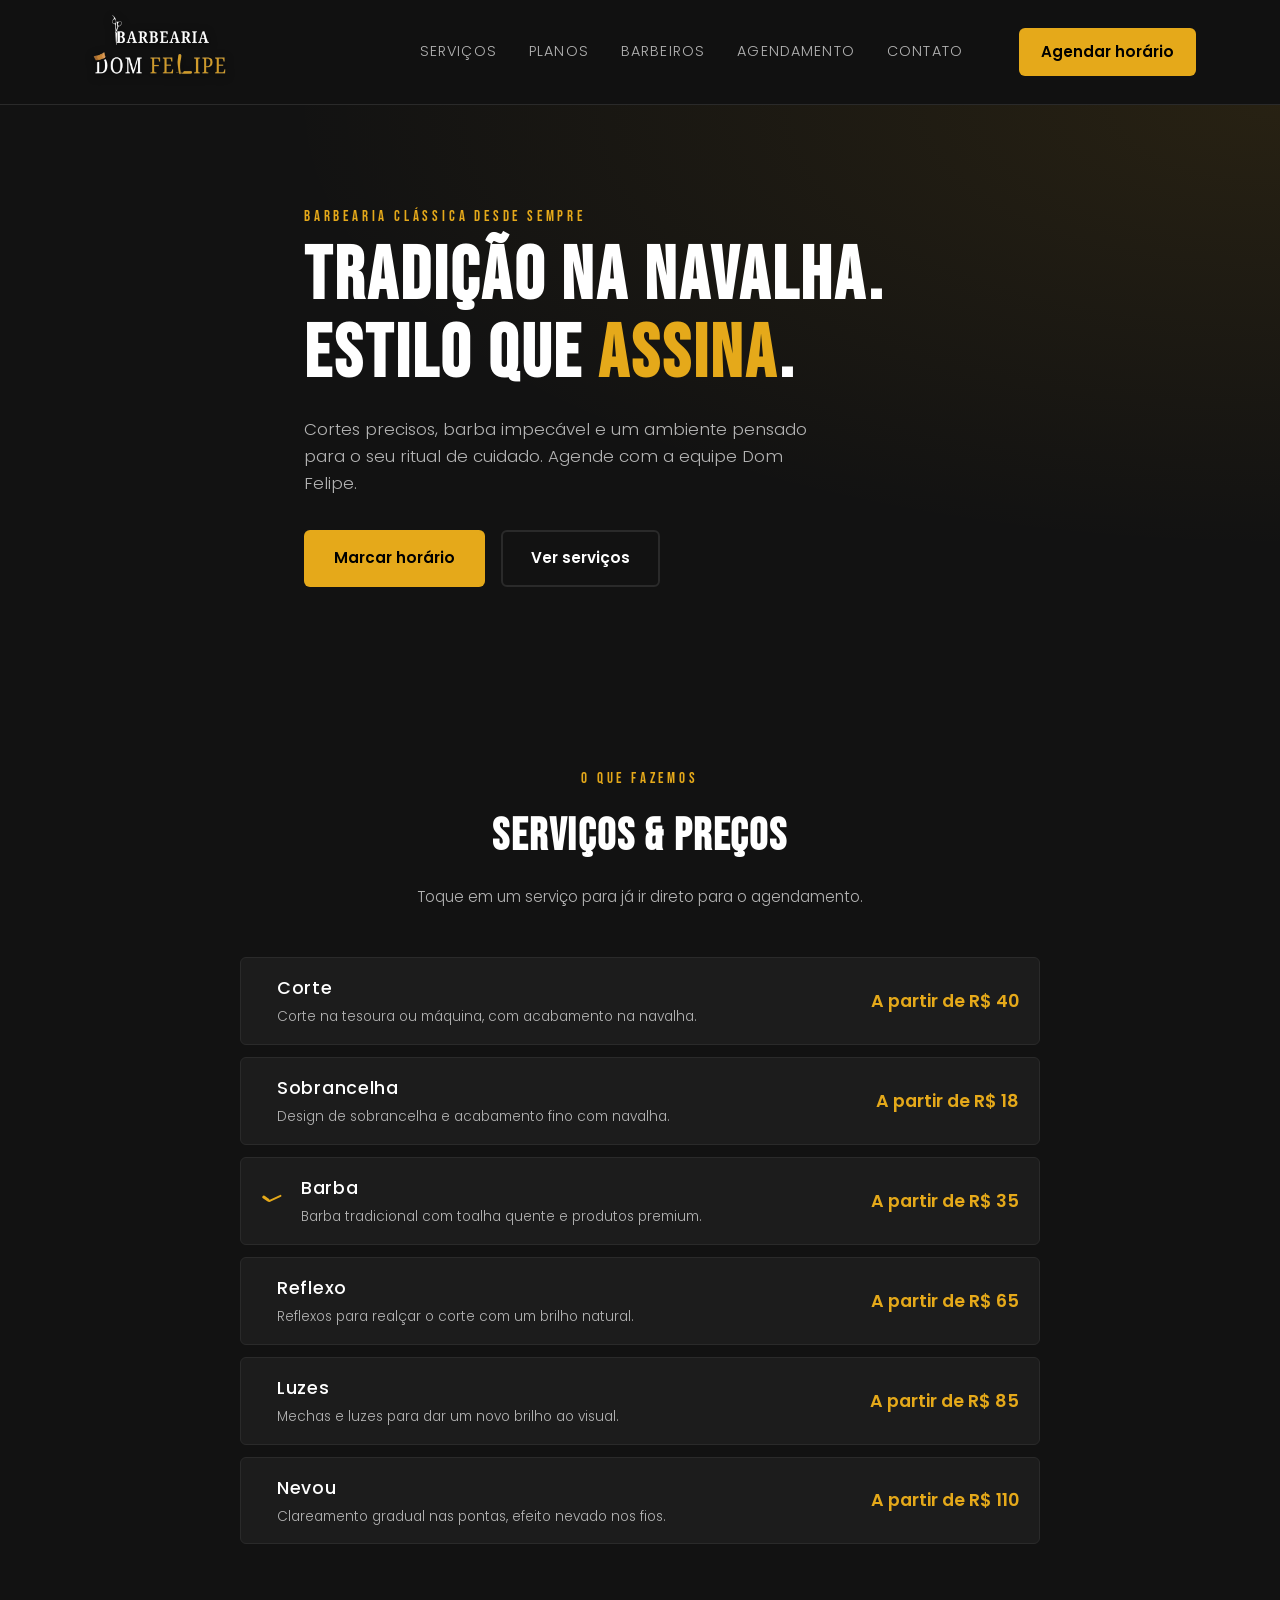
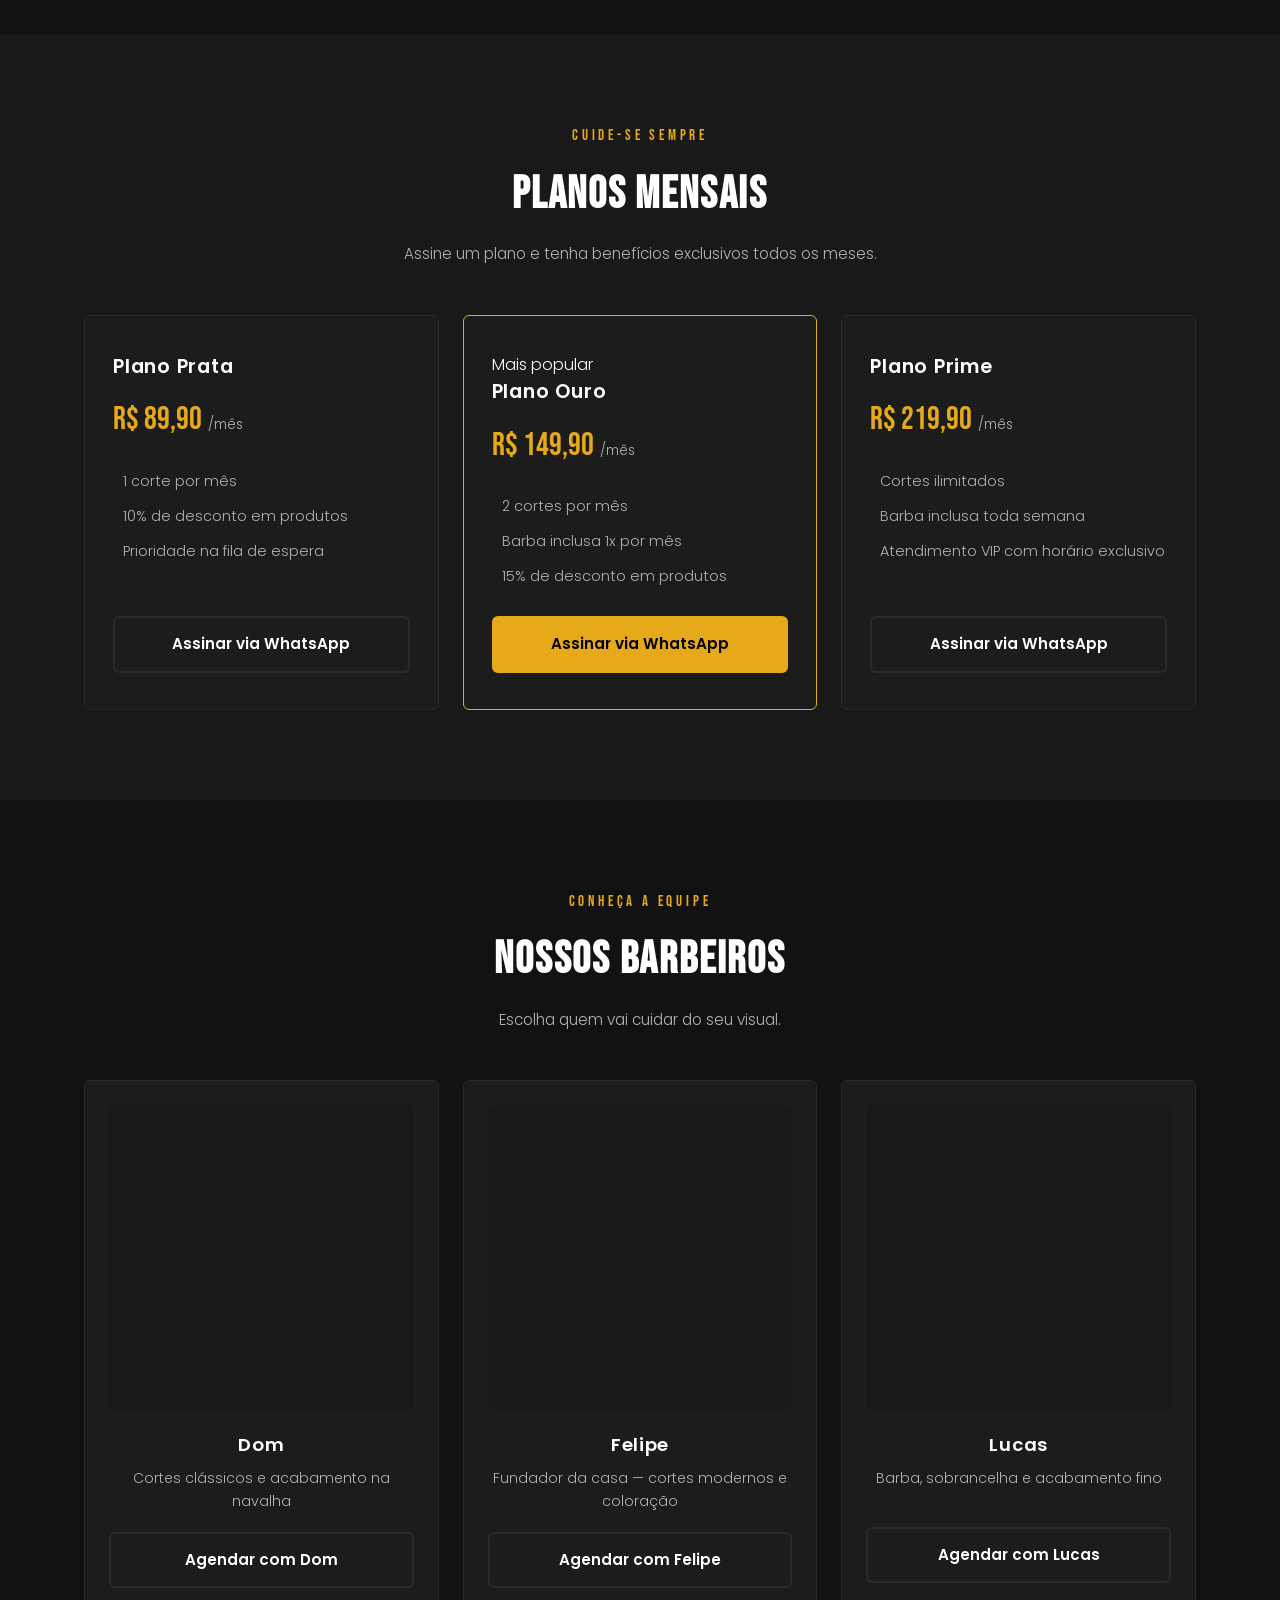
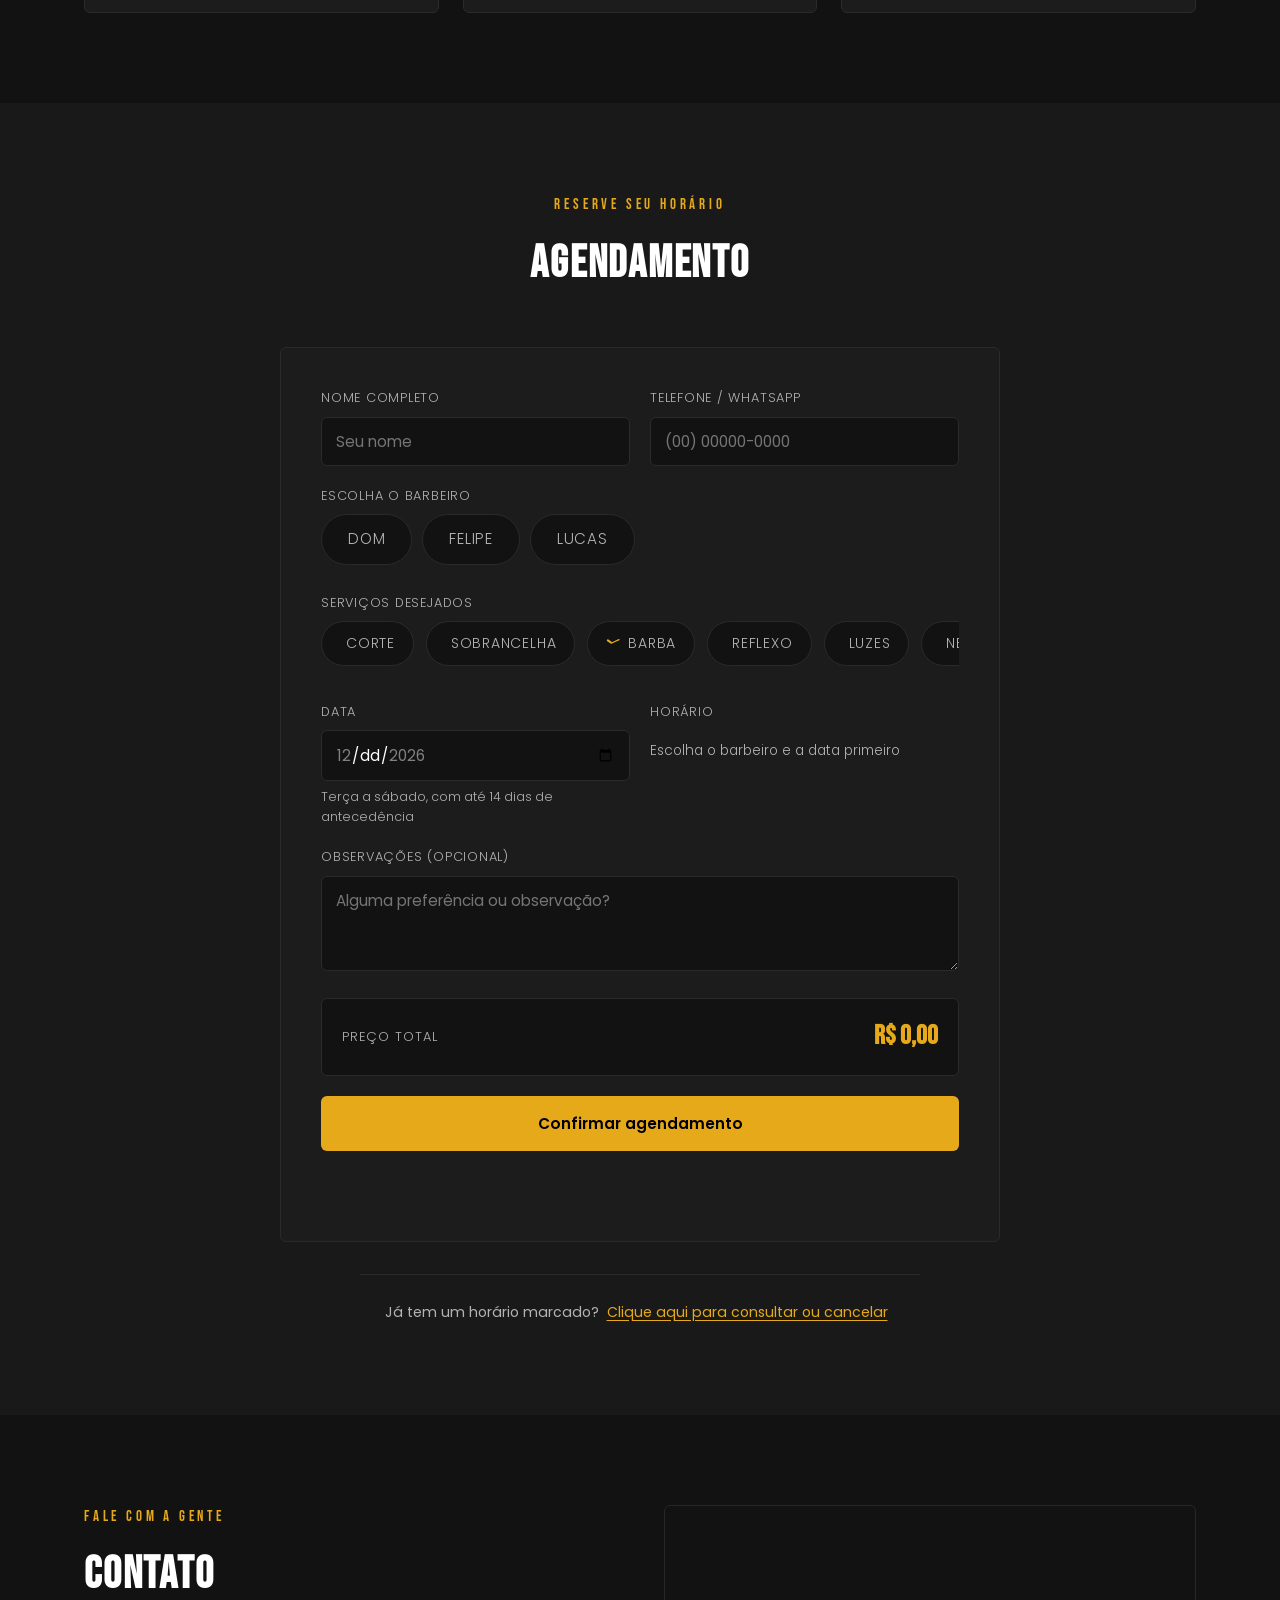
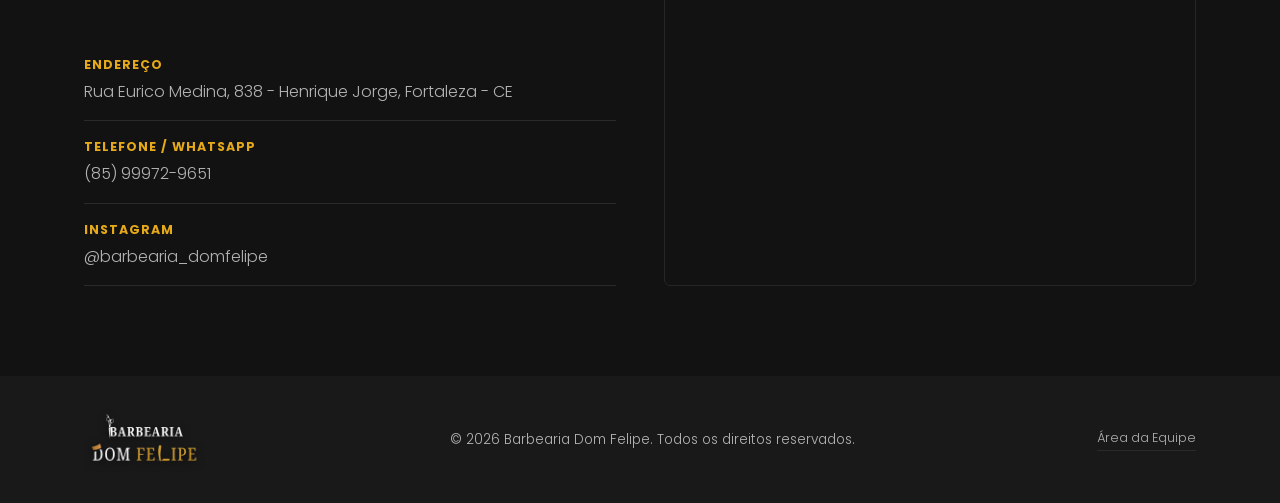
==== index.html @ 1943a195 "Primeiro commit: MVP Barbearia Dom Felipe" ====
<!DOCTYPE html>
<html lang="pt-BR">
<head>
  <meta charset="UTF-8">
  <meta name="viewport" content="width=device-width, initial-scale=1.0">
  <title>Barbearia Dom Felipe | Estilo e Tradição</title>
  <meta name="description" content="Barbearia Dom Felipe — cortes clássicos e modernos, barba na navalha e agendamento online.">

  <!-- Google Fonts -->
  <link rel="preconnect" href="https://fonts.googleapis.com">
  <link rel="preconnect" href="https://fonts.gstatic.com" crossorigin>
  <link href="https://fonts.googleapis.com/css2?family=Bebas+Neue&family=Poppins:wght@300;400;500;600;700&display=swap" rel="stylesheet">

  <!-- Phosphor Icons -->
  <script src="https://unpkg.com/@phosphor-icons/web"></script>
  <link rel="stylesheet" href="style.css">
</head>
<body>

  <!-- ===================== HEADER ===================== -->
  <header class="site-header" id="topo">
    <div class="container header-inner">
      <a href="#" class="logo" aria-label="Barbearia Dom Felipe">
        <img src="imagens/log.png" alt="Logo Barbearia Dom Felipe" class="logo-img">
      </a>

      <nav class="main-nav" id="mainNav">
        <a href="#servicos">Serviços</a>
        <a href="#planos">Planos</a>
        <a href="#barbeiros">Barbeiros</a>
        <a href="#agendamento">Agendamento</a>
        <a href="#contato">Contato</a>
      </nav>

      <a href="#agendamento" class="btn btn-primary nav-cta">Agendar horário</a>

      <button class="menu-toggle" id="menuToggle" aria-label="Abrir menu" aria-expanded="false">
        <span></span><span></span><span></span>
      </button>
    </div>
  </header>

  <!-- ===================== HERO ===================== -->
  <section class="hero">
    <div class="container hero-inner">
      <p class="eyebrow">Barbearia clássica desde sempre</p>
      <h1>Tradição na navalha.<br>Estilo que <span class="text-accent">assina</span>.</h1>
      <p class="hero-sub">Cortes precisos, barba impecável e um ambiente pensado para o seu ritual de cuidado. Agende com a equipe Dom Felipe.</p>
      <div class="hero-actions">
        <a href="#agendamento" class="btn btn-primary">Marcar horário</a>
        <a href="#servicos" class="btn btn-outline">Ver serviços</a>
      </div>
    </div>
  </section>

  <!-- ===================== SERVIÇOS / PREÇOS ===================== -->
  <section class="section" id="servicos">
    <div class="container">
      <p class="eyebrow center">O que fazemos</p>
      <h2 class="section-title center">Serviços &amp; Preços</h2>
      <p class="section-sub center">Toque em um serviço para já ir direto para o agendamento.</p>

      <!-- Div que receberá a nova UI minimalista (Menu) -->
      <div class="services-menu-list" id="servicesGrid"></div>
      
    </div>
  </section>

  <!-- ===================== PLANOS MENSAIS ===================== -->
  <section class="section section-alt" id="planos">
    <div class="container">
      <p class="eyebrow center">Cuide-se sempre</p>
      <h2 class="section-title center">Planos Mensais</h2>
      <p class="section-sub center">Assine um plano e tenha benefícios exclusivos todos os meses.</p>

      <div class="plans-grid">
        <div class="plan-card">
          <h3>Plano Prata</h3>
          <p class="plan-price"><span class="plan-price-value">R$ 89,90</span><span class="plan-price-period">/mês</span></p>
          <ul class="plan-benefits">
            <li><i class="ph ph-check-circle" aria-hidden="true"></i> 1 corte por mês</li>
            <li><i class="ph ph-check-circle" aria-hidden="true"></i> 10% de desconto em produtos</li>
            <li><i class="ph ph-check-circle" aria-hidden="true"></i> Prioridade na fila de espera</li>
          </ul>
          <a class="btn btn-outline btn-block" href="https://wa.me/5585999729651?text=Ol%C3%A1%2C%20tenho%20interesse%20em%20assinar%20o%20Plano%20Prata" target="_blank" rel="noopener noreferrer">Assinar via WhatsApp</a>
        </div>

        <div class="plan-card plan-card-featured">
          <span class="badge">Mais popular</span>
          <h3>Plano Ouro</h3>
          <p class="plan-price"><span class="plan-price-value">R$ 149,90</span><span class="plan-price-period">/mês</span></p>
          <ul class="plan-benefits">
            <li><i class="ph ph-check-circle" aria-hidden="true"></i> 2 cortes por mês</li>
            <li><i class="ph ph-check-circle" aria-hidden="true"></i> Barba inclusa 1x por mês</li>
            <li><i class="ph ph-check-circle" aria-hidden="true"></i> 15% de desconto em produtos</li>
          </ul>
          <a class="btn btn-primary btn-block" href="https://wa.me/5585999729651?text=Ol%C3%A1%2C%20tenho%20interesse%20em%20assinar%20o%20Plano%20Ouro" target="_blank" rel="noopener noreferrer">Assinar via WhatsApp</a>
        </div>

        <div class="plan-card">
          <h3>Plano Prime</h3>
          <p class="plan-price"><span class="plan-price-value">R$ 219,90</span><span class="plan-price-period">/mês</span></p>
          <ul class="plan-benefits">
            <li><i class="ph ph-check-circle" aria-hidden="true"></i> Cortes ilimitados</li>
            <li><i class="ph ph-check-circle" aria-hidden="true"></i> Barba inclusa toda semana</li>
            <li><i class="ph ph-check-circle" aria-hidden="true"></i> Atendimento VIP com horário exclusivo</li>
          </ul>
          <a class="btn btn-outline btn-block" href="https://wa.me/5585999729651?text=Ol%C3%A1%2C%20tenho%20interesse%20em%20assinar%20o%20Plano%20Prime" target="_blank" rel="noopener noreferrer">Assinar via WhatsApp</a>
        </div>
      </div>
    </div>
  </section>

  <!-- ===================== NOSSOS BARBEIROS ===================== -->
  <section class="section" id="barbeiros">
    <div class="container">
      <p class="eyebrow center">Conheça a equipe</p>
      <h2 class="section-title center">Nossos Barbeiros</h2>
      <p class="section-sub center">Escolha quem vai cuidar do seu visual.</p>
      <div class="barbers-grid" id="barbersGrid"></div>
    </div>
  </section>

  <!-- ===================== AGENDAMENTO ===================== -->
  <section class="section section-alt" id="agendamento">
    <div class="container">
      <p class="eyebrow center">Reserve seu horário</p>
      <h2 class="section-title center">Agendamento</h2>

      <form class="booking-form" id="bookingForm" novalidate>
        <div class="form-row">
          <div class="form-group">
            <label for="nome">Nome completo</label>
            <input type="text" id="nome" name="nome" placeholder="Seu nome" required minlength="2">
            <small class="field-error" id="nomeErro" hidden>Digite ao menos 2 caracteres.</small>
          </div>
          <div class="form-group">
            <label for="telefone">Telefone / WhatsApp</label>
            <input type="tel" id="telefone" name="telefone" placeholder="(00) 00000-0000" required inputmode="numeric" maxlength="15">
            <small class="field-error" id="telefoneErro" hidden>Informe um WhatsApp válido com DDD.</small>
          </div>
        </div>

        <div class="form-group">
          <label>Escolha o barbeiro</label>
          <div class="chip-group" id="barbeiroChips" role="radiogroup" aria-label="Escolha o barbeiro"></div>
        </div>

        <div class="form-group">
          <label>Serviços desejados</label>
          <!-- Div que receberá o scroll horizontal -->
          <div class="chip-group-scroll" id="servicoChips" role="group" aria-label="Serviços desejados"></div>
          <small class="field-error" id="servicosErro" hidden>Selecione ao menos um serviço.</small>
        </div>

        <div class="form-row">
          <div class="form-group">
            <label for="data">Data</label>
            <input type="date" id="data" name="data" required>
            <small class="field-hint">Terça a sábado, com até 14 dias de antecedência</small>
          </div>
          <div class="form-group">
            <label>Horário</label>
            <div class="chip-group" id="horaChips" role="radiogroup" aria-label="Escolha o horário">
              <p class="chip-group-empty" id="horaChipsEmpty">Escolha o barbeiro e a data primeiro</p>
            </div>
          </div>
        </div>

        <div class="form-group">
          <label for="observacoes">Observações (opcional)</label>
          <textarea id="observacoes" name="observacoes" rows="3" placeholder="Alguma preferência ou observação?"></textarea>
        </div>

        <div class="price-summary">
          <span>Preço total</span>
          <strong id="priceTotalValue">R$ 0,00</strong>
        </div>

        <button type="submit" class="btn btn-primary btn-block">Confirmar agendamento</button>
        <p class="form-note" id="formNote" role="status"></p>
      </form>

      <div class="my-bookings-toggle-wrap">
        <button type="button" class="my-bookings-toggle" id="myBookingsToggleBtn" aria-expanded="false" aria-controls="myBookingsPanel">
          Já tem um horário marcado? <span>Clique aqui para consultar ou cancelar</span>
          <i class="ph ph-caret-down" aria-hidden="true"></i>
        </button>
        <div class="my-bookings-panel" id="myBookingsPanel" hidden>
          <p class="form-note" id="myBookingsNote" role="status"></p>
          <div class="my-bookings-lista" id="myBookingsLista"></div>
        </div>
      </div>
    </div>
  </section>

  <!-- ===================== CONTATO + MAPA ===================== -->
  <section class="section" id="contato">
    <div class="container contact-grid">
      <div class="contact-info">
        <p class="eyebrow">Fale com a gente</p>
        <h2 class="section-title">Contato</h2>

        <ul class="contact-list">
          <li>
            <strong>Endereço</strong>
            <span>
            <a href="https://maps.app.goo.gl/PdByneG65Kjj38pc6" target="_blank" rel="noopener noreferrer">
            Rua Eurico Medina, 838 - Henrique Jorge, Fortaleza - CE
            </a>
            </span>
          </li>
          <li>
            <strong>Telefone / WhatsApp</strong>
            <span><a href="https://wa.me/5585999729651">(85) 99972-9651</a></span>
          </li>
          <li>
            <strong>Instagram</strong>
            <span><a href="https://instagram.com/barbearia_domfelipe" target="_blank" rel="noopener noreferrer">@barbearia_domfelipe</a></span>
          </li>
        </ul>
      </div>

      <div class="map-wrapper">
        <iframe src="https://www.google.com/maps/embed?pb=!1m18!1m12!1m3!1d3981.225046365314!2d-38.59000898985223!3d-3.761130296196938!2m3!1f0!2f0!3f0!3m2!1i1024!2i768!4f13.1!3m3!1m2!1s0x7c74bed81a9be5d%3A0xc98a939295e16551!2sBarbearia%20Dom%20Felipe!5e0!3m2!1spt-BR!2sbr!4v1788116717358!5m2!1spt-BR!2sbr" 
        width="100%" 
        height="100%"
        style="border:0; min-height: 320px;" 
        allowfullscreen="" 
        loading="lazy" 
        referrerpolicy="strict-origin-when-cross-origin">
        </iframe>
      </div>
    </div>
  </section>

  <!-- ===================== FOOTER ===================== -->
  <footer class="site-footer">
    <div class="container footer-inner">
      <a href="#" class="logo footer-logo" aria-label="Barbearia Dom Felipe">
        <img src="imagens/log.png" alt="Logo Barbearia Dom Felipe" class="logo-img footer-logo-img">
      </a>
      <p>&copy; <span id="ano"></span> Barbearia Dom Felipe. Todos os direitos reservados.</p>
      <a href="painel.html" class="footer-admin-link">Área da Equipe</a>
    </div>
  </footer>

  <script src="data.js"></script>
  <script src="barbeiros-storage.js"></script>
  <script src="precificacao.js"></script>
  <script src="agenda-storage.js"></script>
  <script src="calendario.js"></script>
  <script src="meus-agendamentos.js"></script>
  <script src="script.js"></script>
</body>
</html>
---- style.css ----
/* =========================================================
   BARBEARIA DOM FELIPE — Design Tokens
   ========================================================= */
:root {
  --bg: #121212;
  --bg-elevated: #191919;
  --bg-card: #1c1c1c;
  --yellow: #E5A91A;
  --yellow-dark: #C68F12;
  --white: #FFFFFF;
  --gray: #B3B3B3;
  --gray-dark: #2A2A2A;
  --black-pure: #000000;
  --danger: #E5572C;

  --font-display: 'Bebas Neue', 'Poppins', sans-serif;
  --font-body: 'Poppins', sans-serif;

  --radius: 6px;
  --container-width: 1160px;
  --transition: 0.25s ease;
}

/* =========================================================
   RESET
   ========================================================= */
*, *::before, *::after { box-sizing: border-box; }
html { scroll-behavior: smooth; }
body {
  margin: 0;
  background-color: var(--bg);
  color: var(--white);
  font-family: var(--font-body);
  font-weight: 300;
  line-height: 1.6;
  -webkit-font-smoothing: antialiased;
}
img { max-width: 100%; display: block; }
a { color: inherit; text-decoration: none; }
ul { list-style: none; margin: 0; padding: 0; }
button { font-family: inherit; cursor: pointer; }
input, select, textarea { font-family: inherit; }
code {
  background-color: var(--bg-card);
  padding: 2px 6px;
  border-radius: 4px;
  font-size: 0.85em;
}

:focus-visible {
  outline: 2px solid var(--yellow);
  outline-offset: 3px;
}

[hidden] {
  display: none !important;
}

@media (prefers-reduced-motion: reduce) {
  html { scroll-behavior: auto; }
  * { animation-duration: 0.01ms !important; transition-duration: 0.01ms !important; }
}

.container {
  width: 100%;
  max-width: var(--container-width);
  margin: 0 auto;
  padding: 0 24px;
}

/* =========================================================
   DIVISÓRIA MINIMALISTA
   ========================================================= */
.site-header { border-bottom: 1px solid var(--gray-dark); }

/* =========================================================
   TYPOGRAPHY
   ========================================================= */
h1, h2, h3, .eyebrow {
  font-family: var(--font-display);
  letter-spacing: 0.04em;
  margin: 0;
}

h1 {
  font-size: clamp(2.6rem, 6vw, 4.6rem);
  line-height: 1.05;
  text-transform: uppercase;
}

.section-title {
  font-size: clamp(2rem, 4vw, 2.8rem);
  text-transform: uppercase;
  margin-bottom: 12px;
}

.eyebrow {
  display: block;
  color: var(--yellow);
  font-size: 0.95rem;
  letter-spacing: 0.25em;
  text-transform: uppercase;
  margin-bottom: 10px;
}

.text-accent { color: var(--yellow); }

.center { text-align: center; }

.section-sub {
  color: var(--gray);
  max-width: 560px;
  margin: 0 auto 40px;
  font-size: 0.95rem;
}

/* =========================================================
   BUTTONS
   ========================================================= */
.btn {
  display: inline-block;
  padding: 14px 28px;
  border-radius: var(--radius);
  font-weight: 600;
  font-size: 0.95rem;
  border: 2px solid transparent;
  transition: transform var(--transition), background-color var(--transition), color var(--transition), border-color var(--transition);
}
.btn:hover { transform: translateY(-2px); }

.btn-primary {
  background-color: var(--yellow);
  color: var(--black-pure);
}
.btn-primary:hover { background-color: var(--yellow-dark); }

.btn-outline {
  background-color: transparent;
  color: var(--white);
  border-color: var(--gray-dark);
}
.btn-outline:hover { border-color: var(--yellow); color: var(--yellow); }

.btn-danger {
  background-color: transparent;
  color: var(--danger);
  border-color: var(--danger);
}
.btn-danger:hover { background-color: var(--danger); color: var(--white); }

.btn-sm { padding: 8px 16px; font-size: 0.82rem; }

.btn-block { width: 100%; text-align: center; }

/* =========================================================
   HEADER / NAV
   ========================================================= */
.site-header {
  position: sticky;
  top: 0;
  z-index: 50;
  background-color: rgba(18, 18, 18, 0.92);
  backdrop-filter: blur(6px);
}

.header-inner {
  display: flex;
  align-items: center;
  justify-content: space-between;
  padding-top: 16px;
  padding-bottom: 16px;
  gap: 24px;
}

.logo {
  display: flex;
  align-items: center;
  justify-content: center;
}

.logo-img {
  height: 92px !important;
  width: auto;
  display: block;
  margin-top: -20px;
  transform: translateY(5px);
  margin-left: 0px;
  filter: drop-shadow(0px 2px 4px rgba(0, 0, 0, 0.8));
}

.footer-logo-img {
  height: 73px !important;
  margin-top: -10px;
}

.main-nav {
  display: flex;
  gap: 32px;
  margin-left: auto;
  margin-right: 32px;
}
.main-nav a {
  font-size: 0.9rem;
  text-transform: uppercase;
  letter-spacing: 0.08em;
  color: var(--gray);
  transition: color var(--transition);
}
.main-nav a:hover { color: var(--yellow); }

.nav-cta { flex-shrink: 0; padding: 10px 20px; }

.menu-toggle {
  display: none;
  flex-direction: column;
  gap: 5px;
  background: none;
  border: none;
  padding: 8px;
}
.menu-toggle span {
  width: 24px;
  height: 2px;
  background-color: var(--white);
}

/* =========================================================
   HERO
   ========================================================= */
.hero {
  background:
    radial-gradient(ellipse at top right, rgba(229, 169, 26, 0.10), transparent 55%),
    var(--bg);
  padding: 100px 0 90px;
}
.hero-inner { max-width: 720px; }
.hero-sub {
  color: var(--gray);
  font-size: 1.05rem;
  max-width: 520px;
  margin: 22px 0 34px;
}
.hero-actions { display: flex; gap: 16px; flex-wrap: wrap; }

/* =========================================================
   SECTIONS (genéricos)
   ========================================================= */
.section { padding: 90px 0; }
.section-alt { background-color: var(--bg-elevated); }

/* =========================================================
   PLANOS MENSAIS
   ========================================================= */
.plans-grid {
  display: grid;
  grid-template-columns: repeat(auto-fit, minmax(260px, 1fr));
  gap: 24px;
  margin-top: 48px;
  align-items: stretch;
}

.plan-card {
  position: relative;
  display: flex;
  flex-direction: column;
  background-color: var(--bg-card);
  border: 1px solid var(--gray-dark);
  border-radius: var(--radius);
  padding: 36px 28px;
  transition: border-color var(--transition), transform var(--transition);
}
.plan-card:hover { transform: translateY(-4px); }

.plan-card-featured { border-color: var(--yellow); }

.plan-card h3 {
  font-family: var(--font-body);
  font-weight: 600;
  font-size: 1.2rem;
  margin-bottom: 12px;
}

.plan-price {
  margin: 0 0 24px;
  display: flex;
  align-items: baseline;
  gap: 6px;
}
.plan-price-value {
  font-family: var(--font-display);
  font-size: 2rem;
  color: var(--yellow);
}
.plan-price-period {
  color: var(--gray);
  font-size: 0.85rem;
}

.plan-benefits {
  flex-grow: 1;
  margin-bottom: 28px;
  display: flex;
  flex-direction: column;
  gap: 12px;
}
.plan-benefits li {
  display: flex;
  align-items: center;
  gap: 10px;
  font-size: 0.9rem;
  color: var(--gray);
}
.plan-benefits li i {
  color: var(--yellow);
  font-size: 1.15rem;
  flex-shrink: 0;
}

/* =========================================================
   NOSSOS BARBEIROS
   ========================================================= */
.barbers-grid {
  display: grid;
  grid-template-columns: repeat(3, 1fr);
  gap: 24px;
  margin-top: 48px;
}

.barber-card {
  display: flex;
  flex-direction: column;
  background-color: var(--bg-card);
  border: 1px solid var(--gray-dark);
  border-radius: var(--radius);
  padding: 24px;
  text-align: center;
  transition: border-color var(--transition), transform var(--transition);
}
.barber-card:hover { border-color: var(--yellow); transform: translateY(-4px); }

.barber-photo {
  position: relative;
  aspect-ratio: 1 / 1;
  border-radius: var(--radius);
  overflow: hidden;
  background-color: var(--bg-elevated);
  margin-bottom: 20px;
  display: flex;
  align-items: center;
  justify-content: center;
}
.barber-photo img {
  width: 100%;
  height: 100%;
  object-fit: cover;
}
.barber-photo img.img-missing { display: none; }
.barber-photo-fallback {
  display: none;
  font-size: 3.5rem;
  color: var(--gray-dark);
}
.barber-photo img.img-missing + .barber-photo-fallback { display: block; }

.barber-card h3 {
  font-family: var(--font-body);
  font-weight: 600;
  font-size: 1.15rem;
  margin-bottom: 8px;
}
.barber-card p {
  color: var(--gray);
  font-size: 0.88rem;
  min-height: 40px;
  margin: 0 0 20px;
}

@media (max-width: 860px) {
  .barbers-grid { grid-template-columns: repeat(2, 1fr); }
}
@media (max-width: 560px) {
  .barbers-grid { grid-template-columns: 1fr; }
}

/* =========================================================
   FORMULÁRIO DE AGENDAMENTO
   ========================================================= */
.booking-form {
  max-width: 720px;
  margin: 48px auto 0;
  background-color: var(--bg-card);
  border: 1px solid var(--gray-dark);
  border-radius: var(--radius);
  padding: 40px;
}

.form-row {
  display: grid;
  grid-template-columns: repeat(auto-fit, minmax(180px, 1fr));
  gap: 20px;
}

.form-group { margin-bottom: 20px; }

.form-group label {
  display: block;
  font-size: 0.8rem;
  text-transform: uppercase;
  letter-spacing: 0.06em;
  color: var(--gray);
  margin-bottom: 8px;
}

.form-group input,
.form-group select,
.form-group textarea {
  width: 100%;
  background-color: var(--bg);
  border: 1px solid var(--gray-dark);
  border-radius: var(--radius);
  padding: 12px 14px;
  color: var(--white);
  font-size: 0.95rem;
  transition: border-color var(--transition);
}
.form-group input:focus,
.form-group select:focus,
.form-group textarea:focus {
  border-color: var(--yellow);
}
.form-group input.input-error {
  border-color: var(--danger);
}
.form-group textarea { resize: vertical; }

.form-group select:disabled {
  opacity: 0.5;
  cursor: not-allowed;
}

.field-hint {
  display: block;
  margin-top: 6px;
  font-size: 0.78rem;
  color: var(--gray);
}

.field-error {
  display: block;
  margin-top: 6px;
  font-size: 0.78rem;
  color: var(--danger);
}
.field-error[hidden] {
  display: none;
}

/* ---------------------------------------------------------
   CHIPS — barbeiro (seleção única) e serviços (seleção múltipla)
   --------------------------------------------------------- */
.chip-group {
  display: flex;
  flex-wrap: wrap;
  gap: 10px;
  margin-top: 4px;
}

.chip {
  position: relative;
  cursor: pointer;
}
.chip input {
  position: absolute;
  opacity: 0;
  width: 1px;
  height: 1px;
  pointer-events: none;
}
.chip span {
  display: inline-flex;
  align-items: center;
  gap: 6px;
  padding: 10px 18px;
  border-radius: 999px;
  border: 1px solid var(--gray-dark);
  background-color: var(--bg);
  color: var(--gray);
  font-size: 0.88rem;
  transition: background-color var(--transition), border-color var(--transition), color var(--transition);
}
.chip span i,
.chip span svg {
  font-size: 1rem;
  color: var(--yellow);
  transition: color var(--transition);
}
.chip-icon-svg { width: 1em; height: 1em; }

.chip:hover span { border-color: var(--yellow); color: var(--white); }

.chip input:checked + span {
  background-color: var(--yellow);
  border-color: var(--yellow);
  color: var(--black-pure);
  font-weight: 600;
}
.chip input:checked + span i,
.chip input:checked + span svg { color: var(--black-pure); }

.chip input:focus-visible + span {
  outline: 2px solid var(--yellow);
  outline-offset: 2px;
}

.chip-lg span { padding: 12px 26px; font-size: 0.95rem; }

.chip-time span { padding: 8px 14px; font-size: 0.85rem; }

.chip input:disabled + span {
  background-color: rgba(229, 87, 44, 0.1);
  color: var(--danger);
  border-color: rgba(229, 87, 44, 0.3);
  opacity: 0.65;
  cursor: not-allowed;
}
.chip input:disabled + span:hover {
  background-color: rgba(229, 87, 44, 0.1);
  color: var(--danger);
  border-color: rgba(229, 87, 44, 0.3);
}

.chip-group-empty {
  color: var(--gray);
  font-size: 0.85rem;
  margin: 0;
  padding: 10px 0;
}

/* ---------------------------------------------------------
   RESUMO DE PREÇO
   --------------------------------------------------------- */
.price-summary {
  display: flex;
  align-items: center;
  justify-content: space-between;
  padding: 16px 20px;
  background-color: var(--bg);
  border: 1px solid var(--gray-dark);
  border-radius: var(--radius);
  margin-bottom: 20px;
}
.price-summary span {
  color: var(--gray);
  font-size: 0.8rem;
  text-transform: uppercase;
  letter-spacing: 0.08em;
}
.price-summary strong {
  color: var(--yellow);
  font-family: var(--font-display);
  font-size: 1.7rem;
}

.form-note {
  margin-top: 16px;
  min-height: 20px;
  font-size: 0.9rem;
  color: var(--yellow);
  text-align: center;
}

.form-note-error { color: var(--danger); }

/* =========================================================
   MEUS AGENDAMENTOS
   ========================================================= */
.my-bookings-toggle-wrap {
  max-width: 560px;
  margin: 32px auto 0;
  padding-top: 24px;
  border-top: 1px solid var(--gray-dark);
  text-align: center;
}

.my-bookings-toggle {
  display: inline-flex;
  align-items: center;
  gap: 8px;
  background: none;
  border: none;
  color: var(--gray);
  font-size: 0.88rem;
  transition: color var(--transition);
}
.my-bookings-toggle span {
  color: var(--yellow);
  text-decoration: underline;
  text-underline-offset: 3px;
}
.my-bookings-toggle:hover { color: var(--white); }
.my-bookings-toggle i {
  font-size: 0.85rem;
  transition: transform var(--transition);
}
.my-bookings-toggle.is-open i { transform: rotate(180deg); }

.my-bookings-panel {
  margin-top: 24px;
}

.my-bookings-lista {
  max-width: 720px;
  margin: 0 auto;
  display: flex;
  flex-direction: column;
  gap: 14px;
}

.my-bookings-note {
  margin-top: 20px;
}
.my-bookings-help {
  display: inline-block;
  margin-top: 6px;
  color: var(--gray);
}
.my-bookings-help a {
  color: var(--yellow);
  text-decoration: underline;
  text-underline-offset: 2px;
}
.my-bookings-help a:hover { color: var(--white); }

.my-booking-card {
  display: flex;
  align-items: center;
  justify-content: space-between;
  flex-wrap: wrap;
  gap: 16px;
  background-color: var(--bg-card);
  border: 1px solid var(--gray-dark);
  border-radius: var(--radius);
  padding: 20px 24px;
  transition: border-color var(--transition);
}
.my-booking-card:hover { border-color: var(--yellow); }

.my-booking-date {
  display: block;
  font-family: var(--font-display);
  color: var(--yellow);
  font-size: 1.1rem;
  letter-spacing: 0.03em;
  margin-bottom: 4px;
}
.my-booking-info h3 {
  font-family: var(--font-body);
  font-weight: 600;
  font-size: 1rem;
  margin-bottom: 4px;
}
.my-booking-info p {
  margin: 0;
  color: var(--gray);
  font-size: 0.88rem;
}

/* =========================================================
   CONTATO + MAPA
   ========================================================= */
.contact-grid {
  display: grid;
  grid-template-columns: 1fr 1fr;
  gap: 48px;
  align-items: stretch;
}

.contact-list { margin-top: 28px; }
.contact-list li {
  display: flex;
  flex-direction: column;
  gap: 4px;
  padding: 16px 0;
  border-bottom: 1px solid var(--gray-dark);
}
.contact-list li strong {
  font-size: 0.78rem;
  text-transform: uppercase;
  letter-spacing: 0.08em;
  color: var(--yellow);
}
.contact-list li span,
.contact-list li a { color: var(--gray); }
.contact-list li a:hover { color: var(--yellow); }

.map-wrapper {
  min-height: 320px;
  border-radius: var(--radius);
  overflow: hidden;
  border: 1px solid var(--gray-dark);
  filter: grayscale(0.3) contrast(1.05);
}

/* =========================================================
   FOOTER
   ========================================================= */
.site-footer { background-color: var(--bg-elevated); }
.footer-inner {
  padding: 32px 24px;
  display: flex;
  align-items: center;
  justify-content: space-between;
  flex-wrap: wrap;
  gap: 16px;
}
.footer-inner p {
  color: var(--gray);
  font-size: 0.85rem;
  margin: 0;
}
.footer-admin-link {
  font-size: 0.78rem;
  color: var(--gray);
  border-bottom: 1px solid var(--gray-dark);
  padding-bottom: 2px;
  transition: color var(--transition), border-color var(--transition);
}
.footer-admin-link:hover {
  color: var(--yellow);
  border-color: var(--yellow);
}

/* =========================================================
   LOGIN (login.html)
   ========================================================= */
.login-section { display: flex; align-items: center; }

.login-card {
  max-width: 420px;
  margin: 0 auto;
  background-color: var(--bg-card);
  border: 1px solid var(--gray-dark);
  border-radius: var(--radius);
  padding: 48px 40px;
  text-align: center;
}

.login-icon {
  display: block;
  font-size: 2.4rem;
  color: var(--yellow);
  margin-bottom: 16px;
}

.login-title { margin-bottom: 8px; }

.login-form {
  margin-top: 32px;
  text-align: left;
}

.login-hint {
  margin-top: 24px;
  padding-top: 20px;
  border-top: 1px solid var(--gray-dark);
  color: var(--gray);
  font-size: 0.8rem;
}
.login-hint-list {
  margin-top: 12px;
  display: flex;
  flex-direction: column;
  gap: 8px;
}
.login-hint-list li {
  display: flex;
  align-items: center;
  gap: 8px;
}
.login-hint-list i { color: var(--yellow); font-size: 1rem; flex-shrink: 0; }
.login-hint-list code { font-size: 0.78rem; }

/* =========================================================
   PAINEL DO BARBEIRO (painel.html)
   ========================================================= */
.painel-header-actions {
  display: flex;
  align-items: center;
  gap: 12px;
}

.painel-welcome {
  color: var(--yellow) !important;
  font-weight: 600;
  margin-bottom: 32px !important;
}

.painel-tabs {
  display: flex;
  gap: 8px;
  margin-bottom: 32px;
  border-bottom: 1px solid var(--gray-dark);
}
.painel-tab {
  display: inline-flex;
  align-items: center;
  gap: 8px;
  background: none;
  border: none;
  border-bottom: 2px solid transparent;
  padding: 12px 18px;
  color: var(--gray);
  font-size: 0.9rem;
  font-weight: 600;
  transition: color var(--transition), border-color var(--transition);
}
.painel-tab:hover { color: var(--white); }
.painel-tab.active {
  color: var(--yellow);
  border-bottom-color: var(--yellow);
}

.painel-toolbar {
  display: flex;
  align-items: flex-end;
  flex-wrap: wrap;
  gap: 16px;
  margin: 40px 0 32px;
  padding: 20px;
  background-color: var(--bg-card);
  border: 1px solid var(--gray-dark);
  border-radius: var(--radius);
}
.painel-date-group { margin-bottom: 0; max-width: 220px; }
.painel-count {
  margin-left: auto;
  color: var(--gray);
  font-size: 0.85rem;
  align-self: center;
}

.painel-lista {
  display: flex;
  flex-direction: column;
  gap: 14px;
}

.painel-card {
  display: flex;
  align-items: center;
  justify-content: space-between;
  flex-wrap: wrap;
  gap: 16px;
  background-color: var(--bg-card);
  border: 1px solid var(--gray-dark);
  border-radius: var(--radius);
  padding: 20px 24px;
  transition: border-color var(--transition);
}
.painel-card:hover { border-color: var(--yellow); }

.painel-card-main {
  display: flex;
  align-items: center;
  gap: 20px;
}

.painel-card-time {
  display: flex;
  flex-direction: column;
  font-family: var(--font-display);
  font-size: 1.6rem;
  color: var(--yellow);
  min-width: 76px;
}

.painel-card-date {
  font-family: var(--font-body);
  font-size: 0.72rem;
  font-weight: 600;
  color: var(--gray);
  text-transform: uppercase;
  letter-spacing: 0.04em;
  margin-bottom: 2px;
}

.painel-card-info h3 {
  font-family: var(--font-body);
  font-weight: 600;
  font-size: 1rem;
  margin-bottom: 4px;
  display: flex;
  align-items: center;
  gap: 10px;
}
.painel-card-info p {
  margin: 0;
  color: var(--gray);
  font-size: 0.88rem;
}
.painel-card-obs {
  margin-top: 4px !important;
  font-style: italic;
  opacity: 0.85;
}

.status-badge {
  display: inline-block;
  padding: 2px 10px;
  border-radius: 999px;
  font-size: 0.68rem;
  font-weight: 700;
  text-transform: uppercase;
  letter-spacing: 0.04em;
}
.status-confirmado { background-color: rgba(229, 169, 26, 0.16); color: var(--yellow); }
.status-cancelado { background-color: rgba(229, 87, 44, 0.16); color: var(--danger); }

.painel-card-cancelado {
  opacity: 0.7;
  border-style: dashed;
}
.painel-card-cancelado:hover { border-color: var(--danger); }

.painel-card-actions {
  display: flex;
  gap: 10px;
  flex-wrap: wrap;
}
.painel-card-actions .btn i { margin-right: 4px; }

.painel-empty {
  text-align: center;
  color: var(--gray);
  padding: 40px 0;
  border: 1px dashed var(--gray-dark);
  border-radius: var(--radius);
}

.painel-block-day {
  background-color: var(--bg-card);
  border: 1px solid var(--danger);
  border-radius: var(--radius);
  padding: 24px;
  margin-bottom: 32px;
}

.painel-block-day-title {
  display: flex;
  align-items: center;
  gap: 10px;
  font-family: var(--font-body);
  font-weight: 600;
  font-size: 1.05rem;
  text-transform: none;
  letter-spacing: normal;
  color: var(--white);
  margin-bottom: 8px;
}
.painel-block-day-title i { color: var(--danger); }

.painel-block-day-desc {
  color: var(--gray);
  font-size: 0.85rem;
  max-width: 640px;
  margin: 0 0 20px;
}

.painel-block-day-form {
  display: flex;
  align-items: flex-end;
  flex-wrap: wrap;
  gap: 16px;
}
.painel-block-day-form .form-group { margin-bottom: 0; max-width: 220px; }

.bloqueios-list {
  margin-top: 20px;
  padding-top: 16px;
  border-top: 1px solid var(--gray-dark);
  display: flex;
  flex-direction: column;
  gap: 10px;
}
.bloqueio-item {
  display: flex;
  align-items: center;
  justify-content: space-between;
  gap: 12px;
  flex-wrap: wrap;
  font-size: 0.85rem;
  color: var(--gray);
}
.bloqueio-item i { color: var(--danger); }
.bloqueios-empty {
  color: var(--gray);
  font-size: 0.85rem;
  margin: 0;
}

.equipe-form-card {
  background-color: var(--bg-card);
  border: 1px solid var(--gray-dark);
  border-radius: var(--radius);
  padding: 28px;
  margin-bottom: 32px;
}

.equipe-form-title {
  display: flex;
  align-items: center;
  gap: 10px;
  font-family: var(--font-body);
  font-weight: 600;
  font-size: 1.05rem;
  text-transform: none;
  letter-spacing: normal;
  margin-bottom: 20px;
}
.equipe-form-title i { color: var(--yellow); }

.precos-grid {
  display: grid;
  grid-template-columns: repeat(auto-fit, minmax(120px, 1fr));
  gap: 16px;
}
.precos-grid .form-group { margin-bottom: 0; }

.equipe-form-actions {
  display: flex;
  gap: 12px;
  margin-top: 24px;
}

.equipe-lista {
  display: flex;
  flex-direction: column;
  gap: 14px;
}

.equipe-card {
  display: flex;
  align-items: center;
  justify-content: space-between;
  flex-wrap: wrap;
  gap: 16px;
  background-color: var(--bg-card);
  border: 1px solid var(--gray-dark);
  border-radius: var(--radius);
  padding: 20px 24px;
  transition: border-color var(--transition);
}
.equipe-card:hover { border-color: var(--yellow); }

.equipe-card-info h3 {
  font-family: var(--font-body);
  font-weight: 600;
  font-size: 1rem;
  margin-bottom: 4px;
}
.equipe-card-info p {
  margin: 0;
  color: var(--gray);
  font-size: 0.85rem;
}
.equipe-card-precos { margin-top: 6px !important; }

.equipe-card-actions {
  display: flex;
  gap: 10px;
  flex-wrap: wrap;
}

/* =========================================================
   RESPONSIVO
   ========================================================= */
@media (max-width: 860px) {
  .contact-grid { grid-template-columns: 1fr; }
  .map-wrapper { min-height: 280px; }
}

@media (max-width: 720px) {
  .main-nav, .nav-cta { display: none; }
  .menu-toggle { display: flex; }

  .my-booking-card { flex-direction: column; align-items: flex-start; }
  .my-booking-card .btn { width: 100%; }

  .main-nav.open {
    display: flex;
    position: absolute;
    top: 100%;
    left: 0;
    right: 0;
    flex-direction: column;
    background-color: var(--bg-elevated);
    padding: 20px 24px;
    gap: 18px;
    border-top: 1px solid var(--gray-dark);
  }

  .booking-form { padding: 24px; }
  .hero { padding: 70px 0 60px; }
  .section { padding: 64px 0; }

  .painel-count { margin-left: 0; }
  .painel-card { flex-direction: column; align-items: flex-start; }
  .painel-card-actions { width: 100%; }
  .painel-block-day-form .form-group { max-width: none; width: 100%; }
  .painel-block-day-form .btn { width: 100%; }

  .painel-tabs { overflow-x: auto; }
  .equipe-form-actions { flex-direction: column; }
  .equipe-form-actions .btn { width: 100%; }
  .equipe-card { flex-direction: column; align-items: flex-start; }
  .equipe-card-actions { width: 100%; }
}

/* =========================================================
   NOVA UI "SOFT" DE SERVIÇOS (VITRINE E AGENDAMENTO)
   ========================================================= */

/* 1. Lista Minimalista (Vitrine de Preços) */
.services-menu-list {
  display: flex;
  flex-direction: column;
  gap: 12px;
  max-width: 800px;
  margin: 48px auto 0;
}

.service-menu-item {
  display: flex;
  align-items: center;
  justify-content: space-between;
  padding: 16px 20px;
  background-color: var(--bg-card);
  border-radius: var(--radius);
  border: 1px solid var(--gray-dark);
  transition: var(--transition);
  cursor: pointer;
}

.service-menu-item:hover,
.service-menu-item:focus-visible {
  border-color: var(--yellow);
  transform: translateY(-2px);
}

.service-menu-left {
  display: flex;
  align-items: center;
  gap: 16px;
}

.service-menu-icon {
  color: var(--yellow);
  font-size: 1.5rem;
  display: flex;
  align-items: center;
  justify-content: center;
}

.service-menu-info h3 {
  margin: 0;
  font-family: var(--font-body);
  font-size: 1.1rem;
  font-weight: 500;
  color: var(--white);
}

.service-menu-info p {
  margin: 4px 0 0;
  font-size: 0.85rem;
  color: var(--gray);
}

.service-menu-price {
  font-weight: 600;
  color: var(--yellow);
  font-size: 1.1rem;
  white-space: nowrap;
  padding-left: 16px;
}

@media (max-width: 560px) {
  .service-menu-item {
    flex-direction: column;
    align-items: flex-start;
    gap: 12px;
  }
  .service-menu-price {
    padding-left: 40px; /* Alinha com o texto */
  }
}

/* 2. Scroll Horizontal Contínuo (Formulário) */
.chip-group-scroll {
  display: flex;
  gap: 12px;
  overflow-x: auto;
  padding-bottom: 8px; /* Espaço para a sombra/focus */
  scrollbar-width: none; /* Firefox */
  -ms-overflow-style: none; /* IE/Edge */
}

.chip-group-scroll::-webkit-scrollbar {
  display: none; /* Chrome/Safari/Celular */
}

.chip-group-scroll .chip {
  flex: 0 0 auto;
}

.chip-group-scroll .chip span {
  white-space: nowrap;
}

/* =========================================================
   SELETOR DE ÍCONES DO PAINEL (GRID ORGANIZADO)
   ========================================================= */
.servico-icon-picker {
  display: grid;
  grid-template-columns: repeat(auto-fill, minmax(130px, 1fr));
  gap: 10px;
  max-height: 210px;
  overflow-y: auto;
  padding: 12px;
  background-color: var(--bg);
  border: 1px solid var(--gray-dark);
  border-radius: var(--radius);
}

.servico-icon-picker .picker-chip {
  position: relative;
  cursor: pointer;
}

.servico-icon-picker .picker-chip input {
  position: absolute;
  opacity: 0;
  width: 1px;
  height: 1px;
  pointer-events: none;
}

.servico-icon-picker .picker-chip span {
  display: flex;
  align-items: center;
  justify-content: center;
  gap: 6px;
  padding: 10px 12px;
  border-radius: var(--radius);
  border: 1px solid var(--gray-dark);
  background-color: var(--bg-card);
  color: var(--gray);
  font-size: 0.8rem;
  text-align: center;
  white-space: nowrap;
  transition: var(--transition);
}

.servico-icon-picker .picker-chip span i {
  font-size: 1rem;
  color: var(--yellow);
}

.servico-icon-picker .picker-chip:hover span {
  border-color: var(--yellow);
  color: var(--white);
}

.servico-icon-picker .picker-chip input:checked + span {
  background-color: var(--yellow);
  border-color: var(--yellow);
  color: var(--black-pure);
  font-weight: 600;
}

.servico-icon-picker .picker-chip input:checked + span i {
  color: var(--black-pure);
}
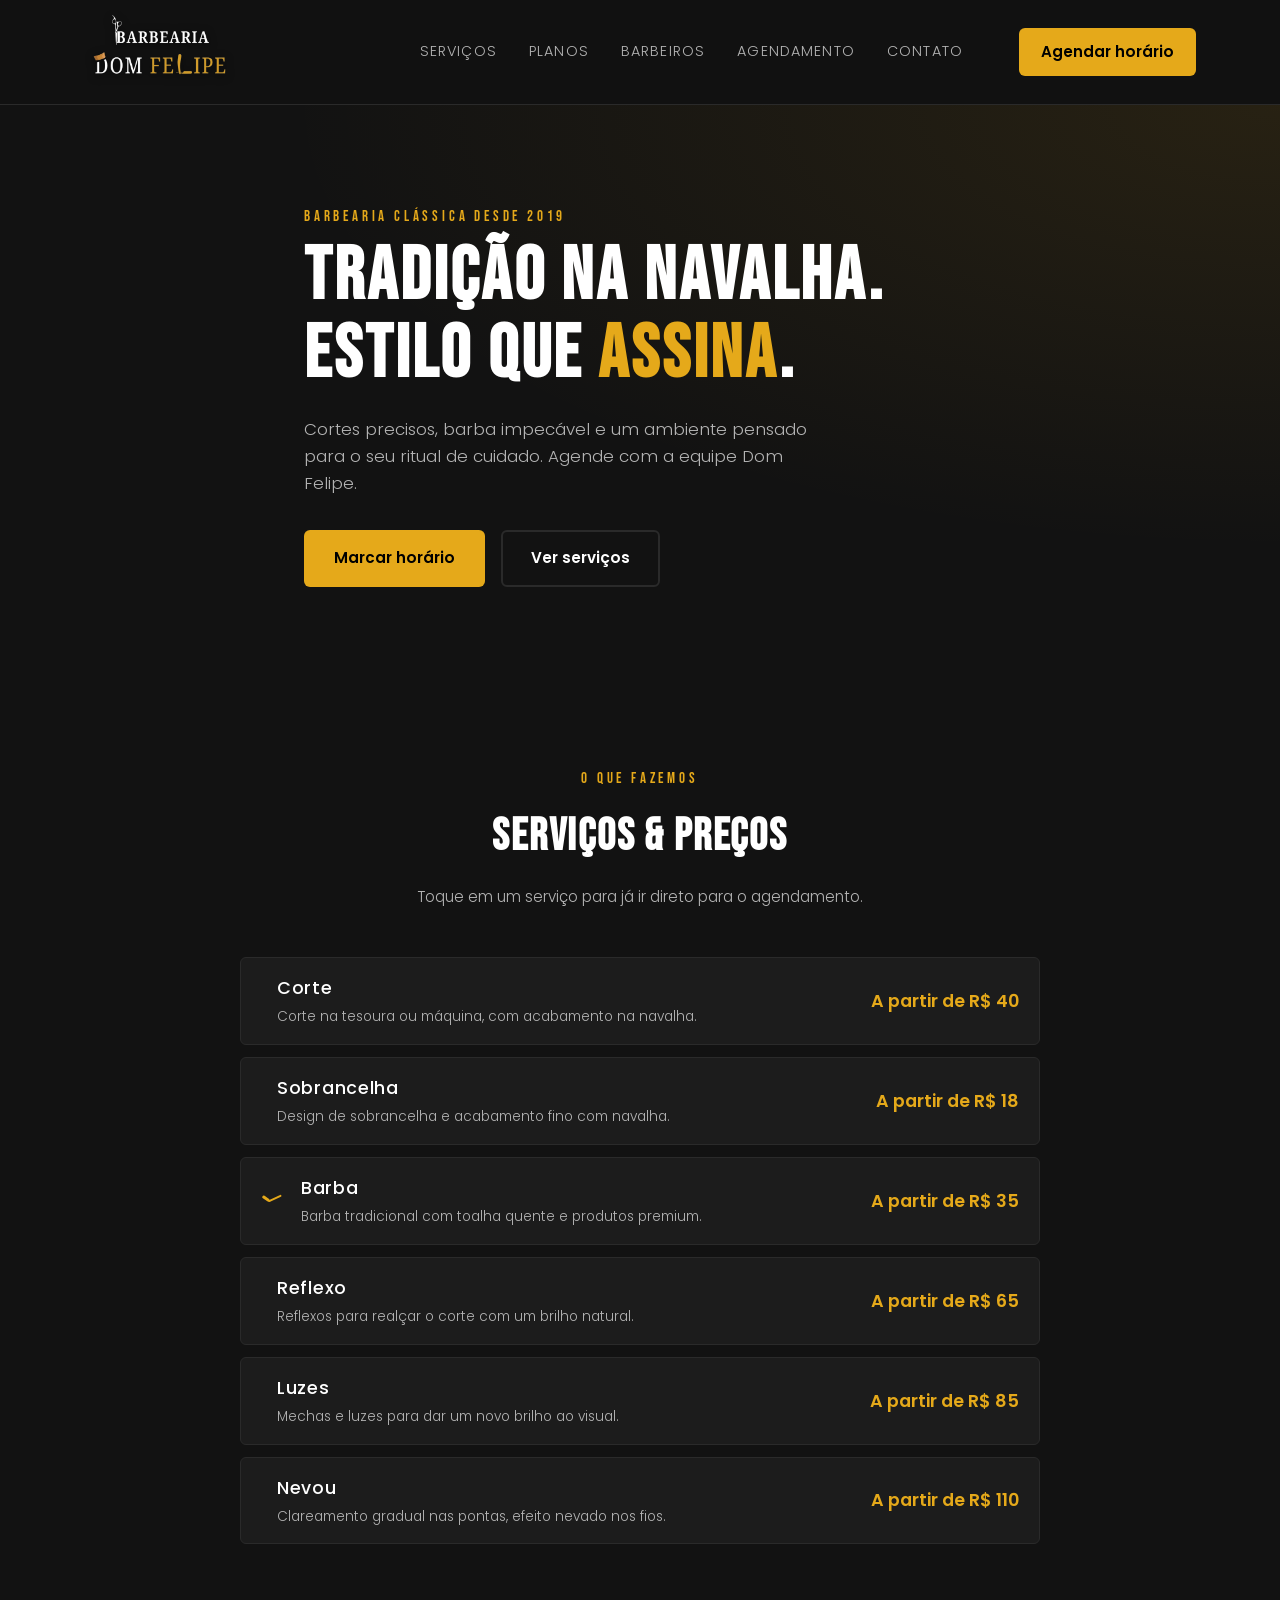
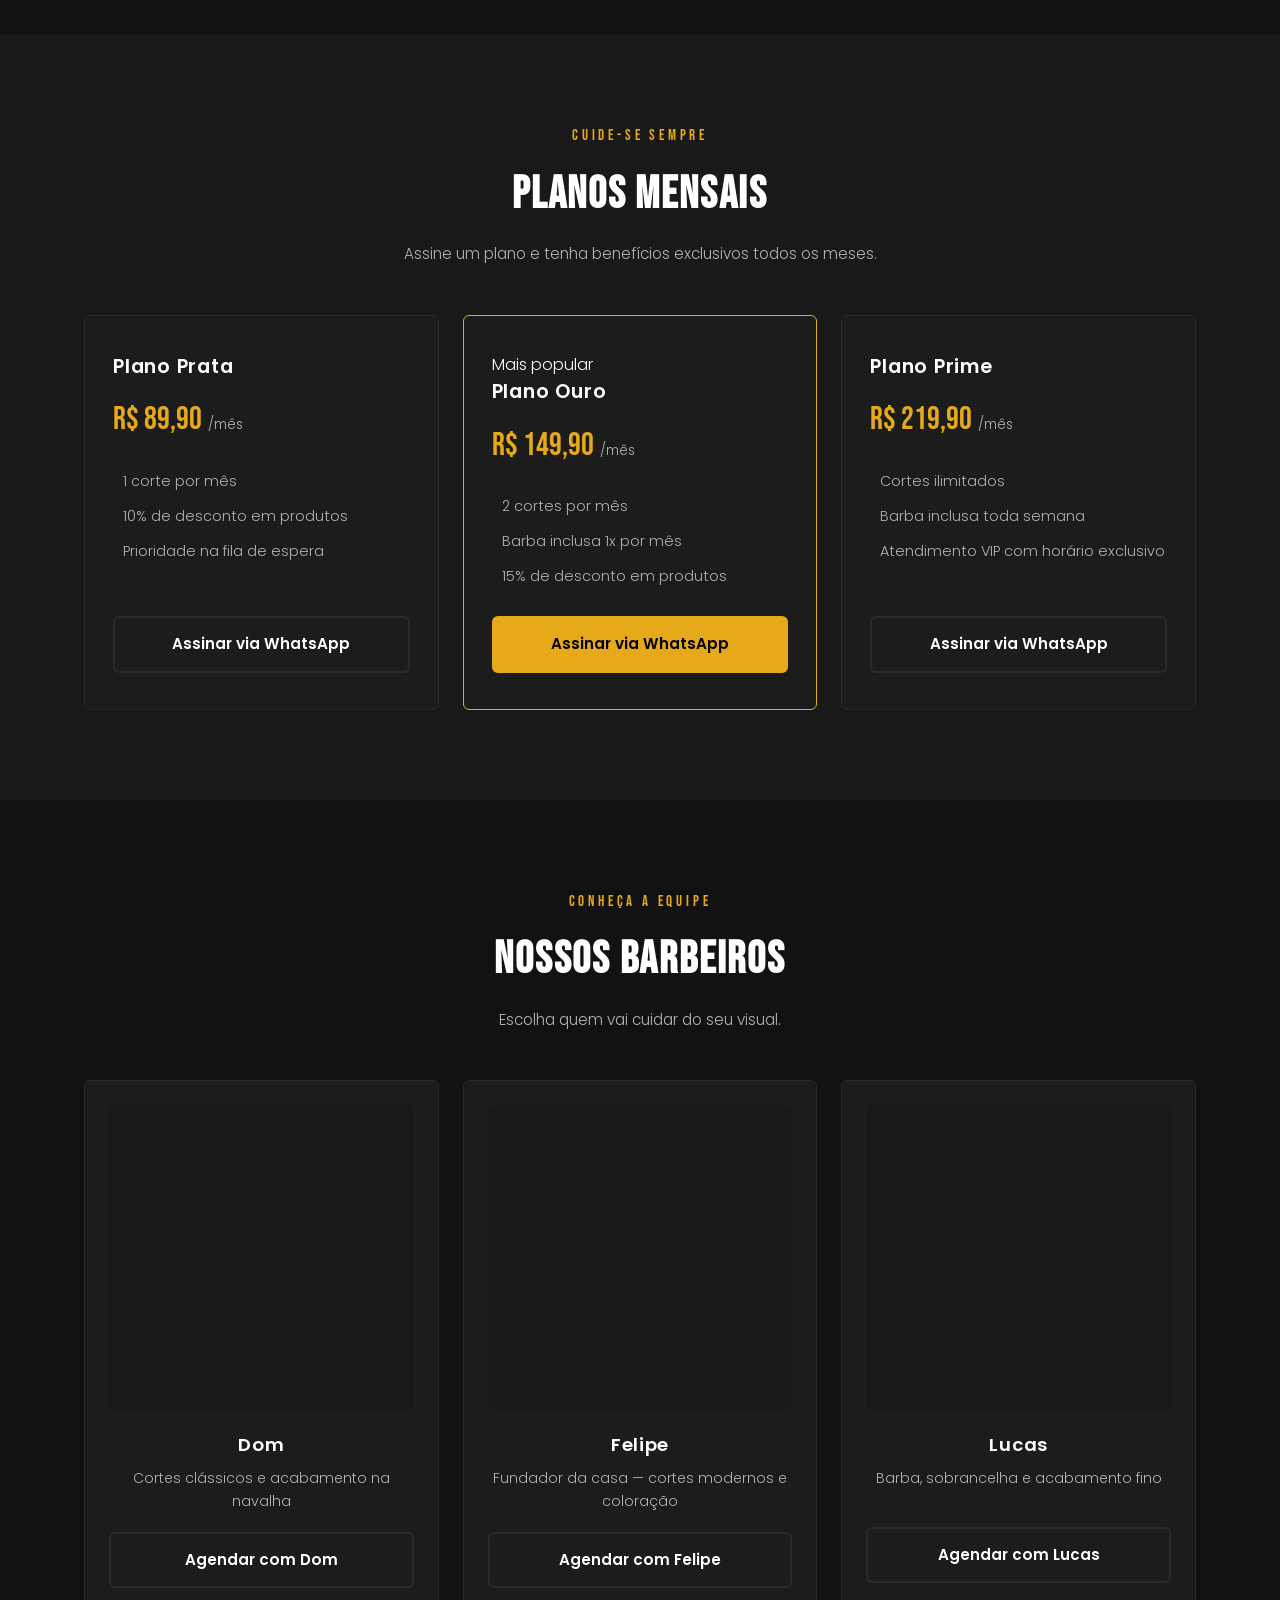
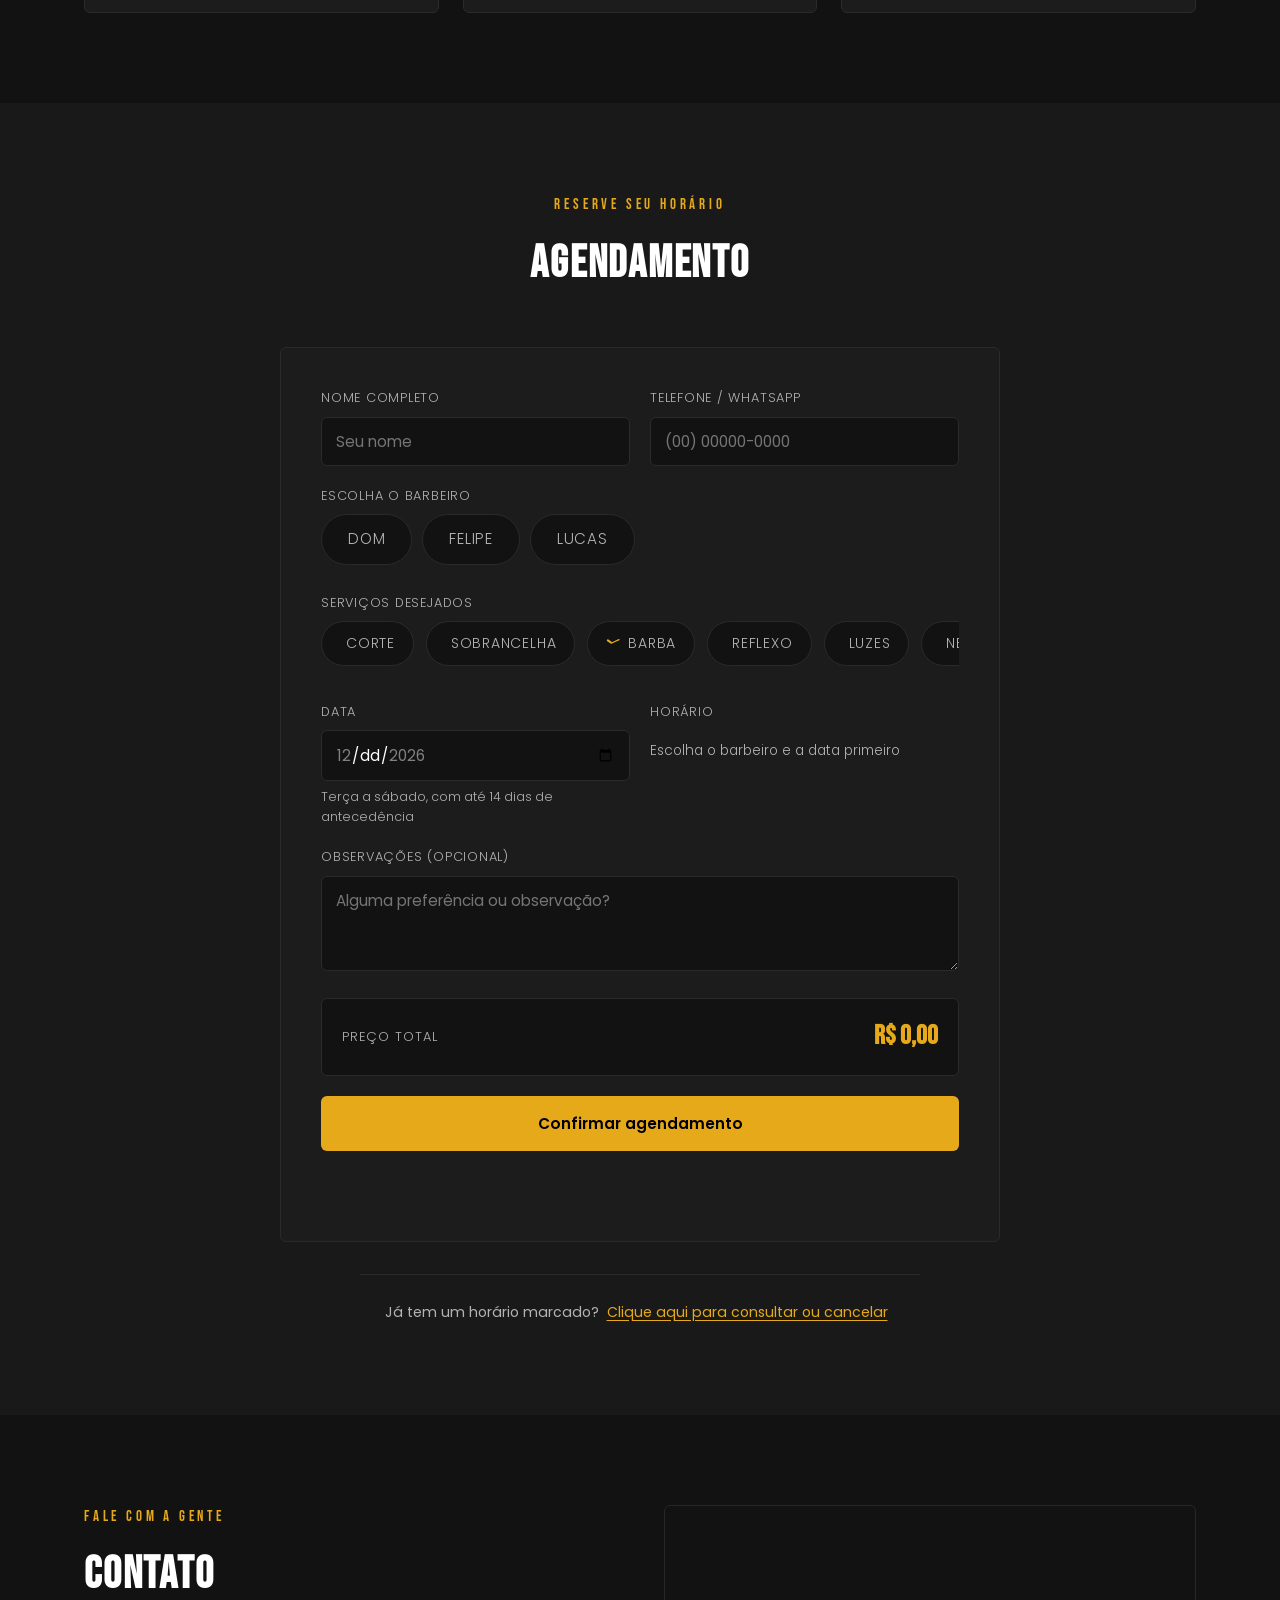
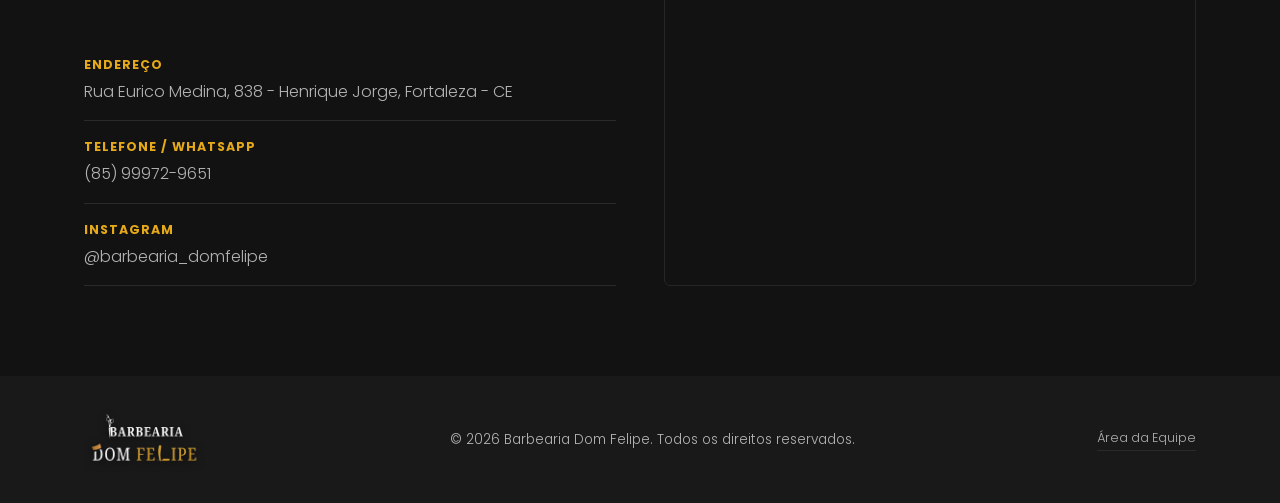
==== commit cbfc1e0e: "texto" ====
--- a/index.html
+++ b/index.html
@@ -43,7 +43,7 @@
   <!-- ===================== HERO ===================== -->
   <section class="hero">
     <div class="container hero-inner">
-      <p class="eyebrow">Barbearia clássica desde sempre</p>
+      <p class="eyebrow">Barbearia clássica desde 2019</p>
       <h1>Tradição na navalha.<br>Estilo que <span class="text-accent">assina</span>.</h1>
       <p class="hero-sub">Cortes precisos, barba impecável e um ambiente pensado para o seu ritual de cuidado. Agende com a equipe Dom Felipe.</p>
       <div class="hero-actions">
